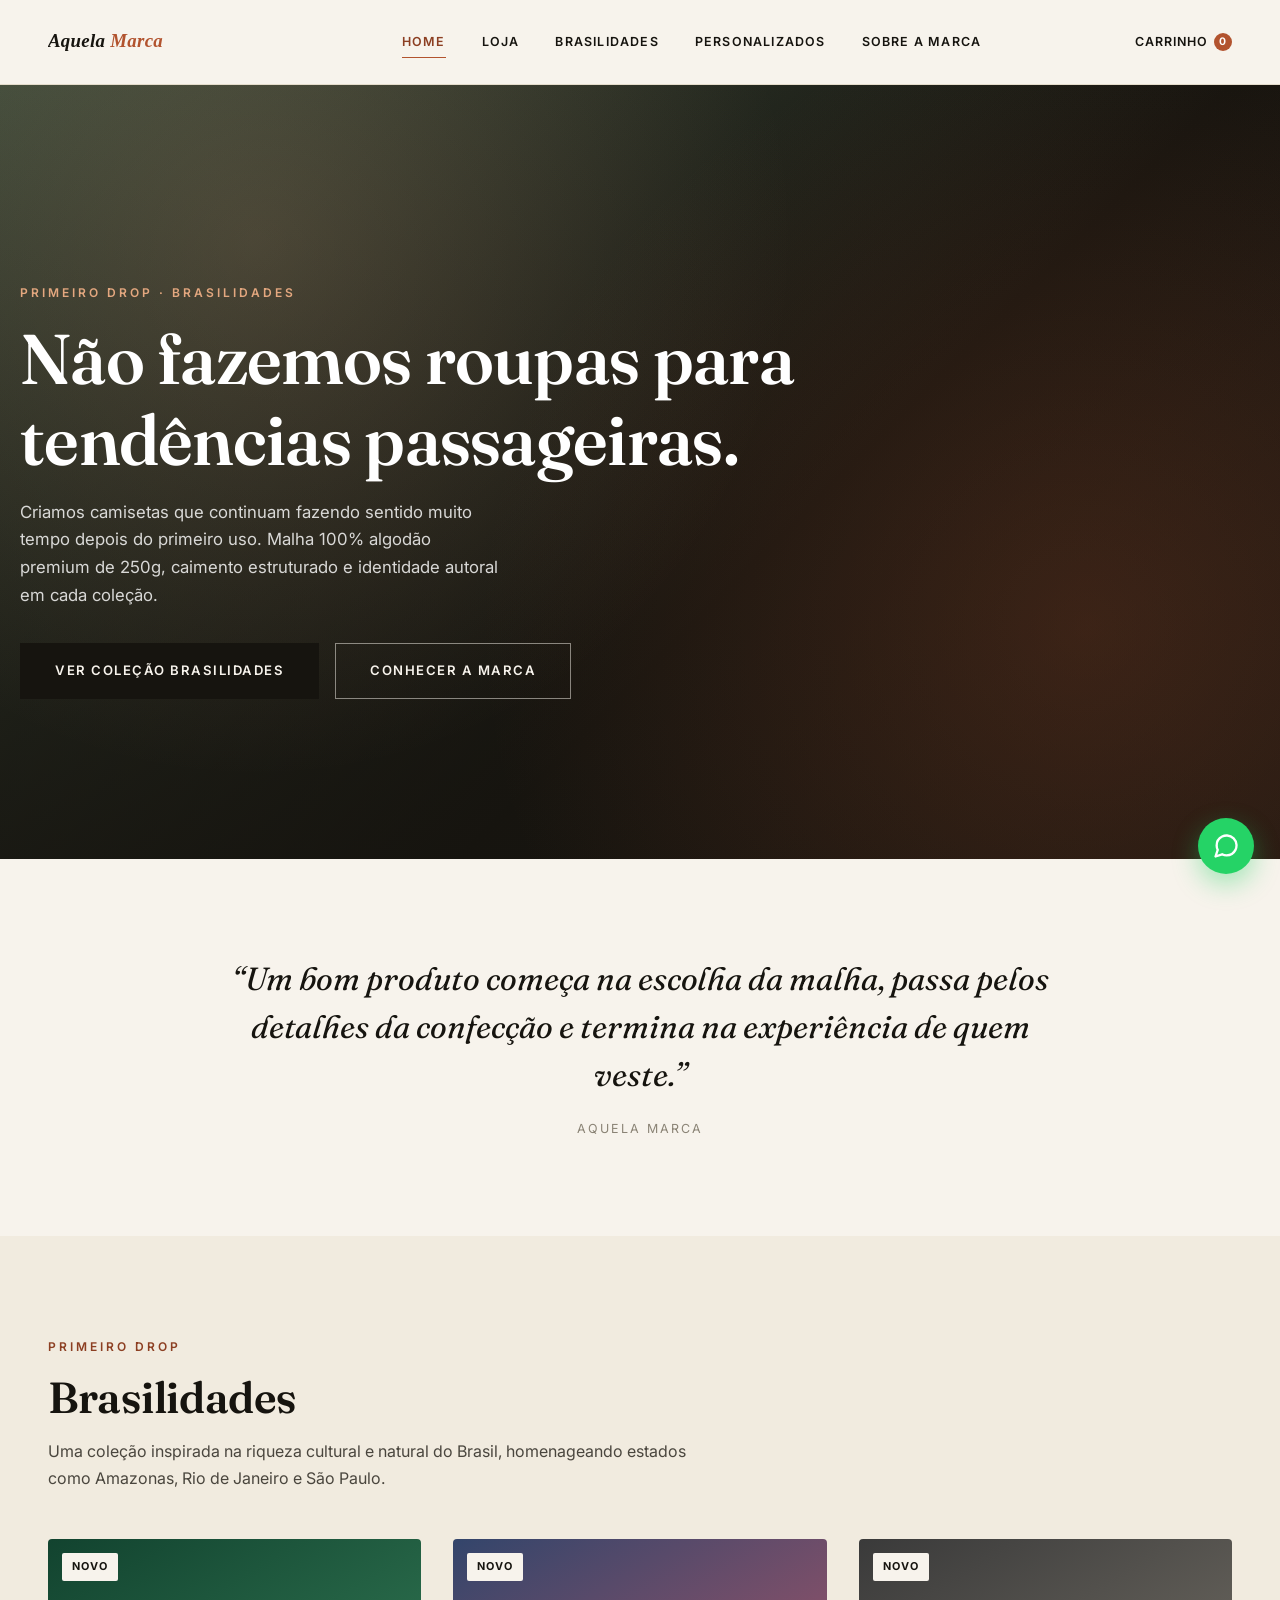
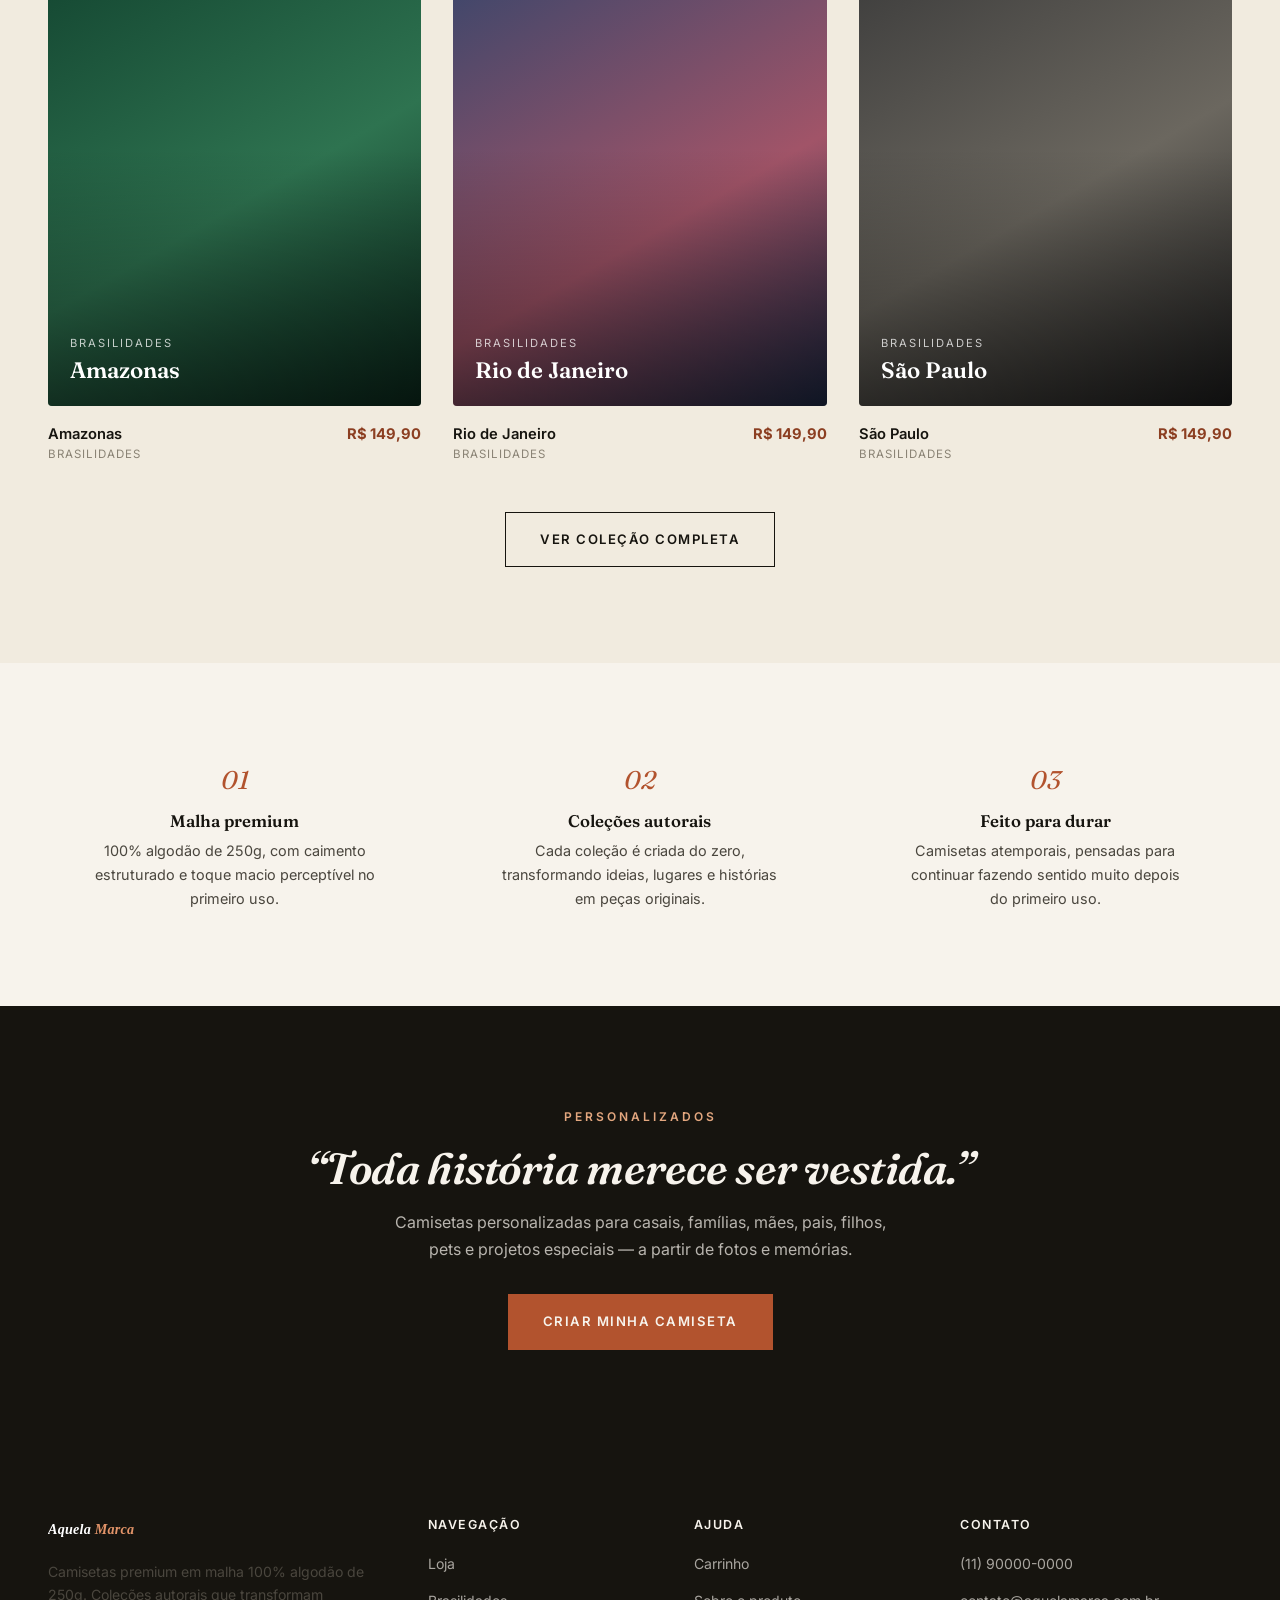
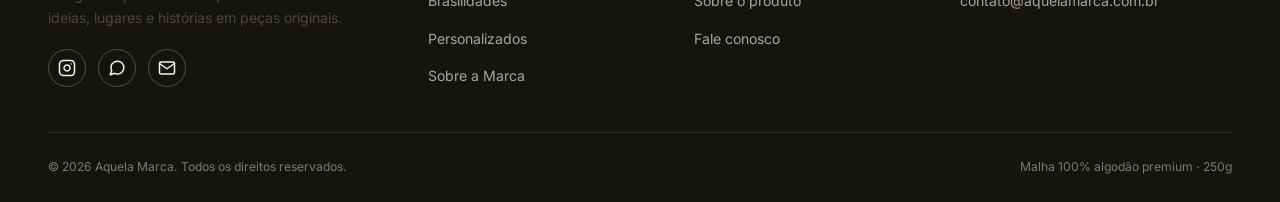
==== index.html @ 10124e70 "Cria site institucional/e-commerce da Aquela Marca Site estático (HTML/CSS/JS) para o lançamento da " ====
<!doctype html>
<html lang="pt-BR">
<head>
<meta charset="UTF-8">
<meta name="viewport" content="width=device-width, initial-scale=1.0">
<title>Aquela Marca | Camisetas Premium — Coleção Brasilidades</title>
<meta name="description" content="Camisetas premium em malha 100% algodão de 250g. Conheça a coleção Brasilidades e as camisetas personalizadas da Aquela Marca.">
<meta name="robots" content="index, follow">
<link rel="canonical" href="https://aquelamarca.com.br/">
<meta property="og:type" content="website">
<meta property="og:title" content="Aquela Marca | Camisetas Premium">
<meta property="og:description" content="Malha 100% algodão premium de 250g. Toda história merece ser vestida.">
<meta property="og:locale" content="pt_BR">
<link rel="icon" type="image/svg+xml" href="assets/logo-icon.svg">
<link rel="preconnect" href="https://fonts.googleapis.com">
<link rel="preconnect" href="https://fonts.gstatic.com" crossorigin>
<link href="https://fonts.googleapis.com/css2?family=Inter:wght@400;500;600;700&family=Fraunces:ital,wght@0,500;0,600;1,500;1,600&display=swap" rel="stylesheet">
<link rel="stylesheet" href="css/style.css">
<script type="application/ld+json">
{
  "@context": "https://schema.org",
  "@type": "ClothingStore",
  "name": "Aquela Marca",
  "image": "https://aquelamarca.com.br/assets/logo-wordmark.svg",
  "url": "https://aquelamarca.com.br/",
  "priceRange": "$$",
  "sameAs": []
}
</script>
</head>
<body>

<header class="site-header">
  <div class="container nav-wrap">
    <a href="index.html" class="logo"><img src="assets/logo-wordmark.svg" alt="Aquela Marca" width="150" height="24"></a>
    <nav class="nav-links" id="navLinks">
      <a href="index.html">Home</a>
      <a href="loja.html">Loja</a>
      <a href="colecao.html?c=brasilidades">Brasilidades</a>
      <a href="personalizados.html">Personalizados</a>
      <a href="sobre.html">Sobre a Marca</a>
    </nav>
    <div class="nav-right">
      <a href="carrinho.html" class="cart-btn">Carrinho <span class="cart-count">0</span></a>
      <button class="nav-toggle" id="navToggle" aria-label="Abrir menu"><span></span><span></span><span></span></button>
    </div>
  </div>
</header>

<main>
  <!-- HERO -->
  <section class="hero">
    <div class="container hero-inner">
      <div class="eyebrow">Primeiro Drop · Brasilidades</div>
      <h1>Não fazemos roupas para tendências passageiras.</h1>
      <p class="lead">Criamos camisetas que continuam fazendo sentido muito tempo depois do primeiro uso. Malha 100% algodão premium de 250g, caimento estruturado e identidade autoral em cada coleção.</p>
      <div class="hero-actions">
        <a href="colecao.html?c=brasilidades" class="btn btn-primary">Ver coleção Brasilidades</a>
        <a href="sobre.html" class="btn btn-outline">Conhecer a marca</a>
      </div>
    </div>
  </section>

  <!-- MANIFESTO -->
  <section>
    <div class="container">
      <div class="manifesto reveal">
        <p>“Um bom produto começa na escolha da malha, passa pelos detalhes da confecção e termina na experiência de quem veste.”</p>
        <cite>Aquela Marca</cite>
      </div>
    </div>
  </section>

  <!-- COLEÇÃO EM DESTAQUE -->
  <section class="bg-cream-2">
    <div class="container">
      <div class="section-head reveal">
        <div class="eyebrow">Primeiro Drop</div>
        <h2>Brasilidades</h2>
        <p class="mt-1">Uma coleção inspirada na riqueza cultural e natural do Brasil, homenageando estados como Amazonas, Rio de Janeiro e São Paulo.</p>
      </div>
      <div class="grid products-grid" id="featured-products"></div>
      <div class="text-center mt-3">
        <a href="colecao.html?c=brasilidades" class="btn btn-outline-ink">Ver coleção completa</a>
      </div>
    </div>
  </section>

  <!-- VALORES -->
  <section>
    <div class="container">
      <div class="grid value-strip reveal">
        <div class="value-item">
          <div class="num">01</div>
          <h4>Malha premium</h4>
          <p>100% algodão de 250g, com caimento estruturado e toque macio perceptível no primeiro uso.</p>
        </div>
        <div class="value-item">
          <div class="num">02</div>
          <h4>Coleções autorais</h4>
          <p>Cada coleção é criada do zero, transformando ideias, lugares e histórias em peças originais.</p>
        </div>
        <div class="value-item">
          <div class="num">03</div>
          <h4>Feito para durar</h4>
          <p>Camisetas atemporais, pensadas para continuar fazendo sentido muito depois do primeiro uso.</p>
        </div>
      </div>
    </div>
  </section>

  <!-- PERSONALIZADOS TEASER -->
  <section class="bg-ink">
    <div class="container text-center">
      <div class="eyebrow" style="color:var(--terracotta-light);justify-content:center;">Personalizados</div>
      <h2 style="font-style:italic;">“Toda história merece ser vestida.”</h2>
      <p class="mt-1" style="max-width:520px;margin:16px auto 0;">Camisetas personalizadas para casais, famílias, mães, pais, filhos, pets e projetos especiais — a partir de fotos e memórias.</p>
      <a href="personalizados.html" class="btn btn-terracotta mt-2">Criar minha camiseta</a>
    </div>
  </section>
</main>

<footer class="site-footer">
  <div class="container">
    <div class="footer-grid">
      <div class="footer-about">
        <img src="assets/logo-wordmark-white.svg" alt="Aquela Marca" width="150" height="24">
        <p>Camisetas premium em malha 100% algodão de 250g. Coleções autorais que transformam ideias, lugares e histórias em peças originais.</p>
        <div class="social-row">
          <a href="https://www.instagram.com/aquelamarca" target="_blank" rel="noopener" aria-label="Instagram"><svg width="18" height="18" viewBox="0 0 24 24" fill="none" stroke="currentColor" stroke-width="2" stroke-linecap="round" stroke-linejoin="round" style="color:#F7F3EC"><rect x="2" y="2" width="20" height="20" rx="5" ry="5"></rect><path d="M16 11.37A4 4 0 1 1 12.63 8 4 4 0 0 1 16 11.37z"></path><line x1="17.5" y1="6.5" x2="17.5" y2="6.5"></line></svg></a>
          <a href="https://wa.me/5511900000000" target="_blank" rel="noopener" aria-label="WhatsApp"><svg width="18" height="18" viewBox="0 0 24 24" fill="none" stroke="currentColor" stroke-width="2" stroke-linecap="round" stroke-linejoin="round" style="color:#F7F3EC"><path d="M21 11.5a8.38 8.38 0 0 1-.9 3.8 8.5 8.5 0 0 1-7.6 4.7 8.38 8.38 0 0 1-3.8-.9L3 21l1.9-5.7a8.38 8.38 0 0 1-.9-3.8 8.5 8.5 0 0 1 4.7-7.6 8.38 8.38 0 0 1 3.8-.9h.5a8.48 8.48 0 0 1 8 8v.5z"></path></svg></a>
          <a href="mailto:contato@aquelamarca.com.br" aria-label="E-mail"><svg width="18" height="18" viewBox="0 0 24 24" fill="none" stroke="currentColor" stroke-width="2" stroke-linecap="round" stroke-linejoin="round" style="color:#F7F3EC"><path d="M4 4h16c1.1 0 2 .9 2 2v12c0 1.1-.9 2-2 2H4c-1.1 0-2-.9-2-2V6c0-1.1.9-2 2-2z"></path><polyline points="22,6 12,13 2,6"></polyline></svg></a>
        </div>
      </div>
      <div>
        <h4>Navegação</h4>
        <ul>
          <li><a href="loja.html">Loja</a></li>
          <li><a href="colecao.html?c=brasilidades">Brasilidades</a></li>
          <li><a href="personalizados.html">Personalizados</a></li>
          <li><a href="sobre.html">Sobre a Marca</a></li>
        </ul>
      </div>
      <div>
        <h4>Ajuda</h4>
        <ul>
          <li><a href="carrinho.html">Carrinho</a></li>
          <li><a href="sobre.html">Sobre o produto</a></li>
          <li><a href="mailto:contato@aquelamarca.com.br">Fale conosco</a></li>
        </ul>
      </div>
      <div>
        <h4>Contato</h4>
        <ul>
          <li><a href="tel:+5511900000000">(11) 90000-0000</a></li>
          <li><a href="mailto:contato@aquelamarca.com.br">contato@aquelamarca.com.br</a></li>
        </ul>
      </div>
    </div>
    <div class="footer-bottom">
      <span>&copy; <span class="current-year"></span> Aquela Marca. Todos os direitos reservados.</span>
      <span>Malha 100% algodão premium · 250g</span>
    </div>
  </div>
</footer>

<a href="https://wa.me/5511900000000" class="wa-float" target="_blank" rel="noopener" aria-label="Fale conosco no WhatsApp">
  <svg viewBox="0 0 24 24" fill="none" stroke="#fff" stroke-width="2" stroke-linecap="round" stroke-linejoin="round"><path d="M21 11.5a8.38 8.38 0 0 1-.9 3.8 8.5 8.5 0 0 1-7.6 4.7 8.38 8.38 0 0 1-3.8-.9L3 21l1.9-5.7a8.38 8.38 0 0 1-.9-3.8 8.5 8.5 0 0 1 4.7-7.6 8.38 8.38 0 0 1 3.8-.9h.5a8.48 8.48 0 0 1 8 8v.5z"></path></svg>
</a>

<script src="js/products.js"></script>
<script src="js/cart.js"></script>
<script src="js/main.js"></script>
<script>
  document.getElementById('featured-products').innerHTML = PRODUCTS.map(function (p) {
    return '<a href="produto.html?slug=' + p.slug + '" class="product-card reveal">' +
      '<div class="product-photo ph-' + p.theme + '">' +
        (p.tag ? '<span class="tag">' + p.tag + '</span>' : '') +
        '<div class="label"><span>' + p.collection + '</span><h3>' + p.name + '</h3></div>' +
      '</div>' +
      '<div class="product-info"><div><h4>' + p.name + '</h4><div class="collection-tag">' + p.collection + '</div></div><span class="price">' + formatPrice(p.price) + '</span></div>' +
    '</a>';
  }).join('');
</script>
</body>
</html>
---- css/style.css ----
/* =========================================================
   Aquela Marca — Design System
   Premium, minimalista, editorial, brasileiro.
   ========================================================= */
:root{
  --cream: #F7F3EC;
  --cream-2: #F1EBDF;
  --ink: #16140F;
  --ink-soft: #4A463E;
  --ink-faint: #8A8375;
  --terracotta: #B2532E;
  --terracotta-dark: #8C3F22;
  --terracotta-light: #E3A77F;
  --line: #E4DCCB;
  --white: #FFFFFF;
  --danger: #A33A3A;
  --success: #256B34;
  --shadow: 0 10px 30px rgba(22,20,15,.08);
  --shadow-lg: 0 24px 60px rgba(22,20,15,.16);
  --radius: 4px;
  --container: 1240px;
  --ff-display: 'Fraunces', Georgia, 'Times New Roman', serif;
  --ff-body: 'Inter', 'Segoe UI', Arial, sans-serif;
}

*,*::before,*::after{box-sizing:border-box;margin:0;padding:0;}
html{scroll-behavior:smooth;}
body{
  font-family:var(--ff-body);
  color:var(--ink);
  background:var(--cream);
  line-height:1.65;
  -webkit-font-smoothing:antialiased;
  overflow-x:hidden;
}
img{max-width:100%;display:block;}
a{color:inherit;text-decoration:none;}
ul{list-style:none;}
button{font:inherit;cursor:pointer;border:none;background:none;}
input,select,textarea{font:inherit;}
h1,h2,h3,h4{font-family:var(--ff-display);color:var(--ink);line-height:1.15;font-weight:600;}
h1{font-size:clamp(2.4rem,5.5vw,4.6rem);letter-spacing:-.01em;}
h2{font-size:clamp(1.8rem,3.4vw,2.8rem);letter-spacing:-.01em;}
h3{font-size:1.3rem;}
p{color:var(--ink-soft);}
.container{width:100%;max-width:var(--container);margin:0 auto;padding:0 28px;}
section{padding:96px 0;}
@media(max-width:768px){section{padding:60px 0;}.container{padding:0 20px;}}

/* ---------- Utility ---------- */
.eyebrow{
  display:inline-flex;align-items:center;gap:10px;
  color:var(--terracotta-dark);font-weight:600;font-size:.75rem;
  letter-spacing:3px;text-transform:uppercase;margin-bottom:16px;
}
.section-head{max-width:640px;margin-bottom:48px;}
.section-head.center{margin-left:auto;margin-right:auto;text-align:center;}
.text-center{text-align:center;}
.mt-1{margin-top:16px;}.mt-2{margin-top:32px;}.mt-3{margin-top:48px;}
.bg-ink{background:var(--ink);color:var(--cream);}
.bg-ink h2,.bg-ink h3,.bg-ink h1{color:var(--cream);}
.bg-ink p{color:rgba(247,243,236,.72);}
.bg-cream-2{background:var(--cream-2);}
.grid{display:grid;gap:32px;}
.reveal{opacity:0;transform:translateY(24px);transition:opacity .7s ease,transform .7s ease;}
.reveal.in{opacity:1;transform:translateY(0);}

/* ---------- Buttons ---------- */
.btn{
  display:inline-flex;align-items:center;justify-content:center;gap:10px;
  padding:16px 34px;font-weight:600;font-size:.82rem;letter-spacing:1.5px;text-transform:uppercase;
  transition:all .25s ease;white-space:nowrap;border:1.5px solid transparent;
}
.btn-primary{background:var(--ink);color:var(--cream);}
.btn-primary:hover{background:var(--terracotta-dark);}
.btn-outline-ink{border-color:var(--ink);color:var(--ink);}
.btn-outline-ink:hover{background:var(--ink);color:var(--cream);}
.btn-outline{border-color:rgba(247,243,236,.5);color:var(--cream);}
.btn-outline:hover{background:rgba(247,243,236,.12);}
.btn-terracotta{background:var(--terracotta);color:var(--cream);}
.btn-terracotta:hover{background:var(--terracotta-dark);}
.btn-block{width:100%;}
.btn-sm{padding:11px 22px;font-size:.72rem;}
.btn[disabled]{opacity:.45;cursor:not-allowed;}
.link-underline{border-bottom:1px solid currentColor;padding-bottom:2px;font-size:.85rem;font-weight:600;}

/* ---------- Header ---------- */
.site-header{
  position:sticky;top:0;z-index:1000;background:rgba(247,243,236,.94);
  backdrop-filter:blur(10px);border-bottom:1px solid var(--line);
}
.nav-wrap{display:flex;align-items:center;justify-content:space-between;height:84px;gap:20px;}
.logo img{height:30px;width:auto;}
.nav-links{display:flex;align-items:center;gap:36px;}
.nav-links a{font-weight:600;font-size:.78rem;letter-spacing:1.2px;text-transform:uppercase;color:var(--ink);position:relative;padding:6px 0;}
.nav-links a::after{content:"";position:absolute;left:0;bottom:0;width:0;height:1px;background:var(--terracotta);transition:width .25s ease;}
.nav-links a:hover::after,.nav-links a.active::after{width:100%;}
.nav-links a.active{color:var(--terracotta-dark);}
.nav-right{display:flex;align-items:center;gap:20px;}
.cart-btn{position:relative;display:flex;align-items:center;gap:6px;font-weight:600;font-size:.78rem;letter-spacing:1px;text-transform:uppercase;}
.cart-count{
  background:var(--terracotta);color:#fff;width:18px;height:18px;border-radius:50%;
  font-size:.65rem;display:flex;align-items:center;justify-content:center;font-weight:700;
}
.nav-toggle{display:none;flex-direction:column;gap:5px;width:26px;}
.nav-toggle span{height:1.5px;background:var(--ink);border-radius:2px;transition:.3s;}

@media(max-width:960px){
  .nav-links{
    position:fixed;top:84px;left:0;right:0;height:calc(100vh - 84px);background:var(--cream);
    flex-direction:column;justify-content:flex-start;align-items:flex-start;
    padding:36px 24px;gap:26px;transform:translateX(100%);transition:transform .3s ease;
    overflow-y:auto;
  }
  .nav-links.open{transform:translateX(0);}
  .nav-toggle{display:flex;}
  .nav-links a{font-size:1rem;}
}

/* ---------- Hero (editorial, full-bleed) ---------- */
.hero{
  position:relative;min-height:86vh;display:flex;align-items:flex-end;color:#fff;
  background:linear-gradient(180deg,rgba(22,20,15,.05) 0%,rgba(22,20,15,.75) 100%),
             linear-gradient(135deg,#3B4A3A 0%,#16140F 60%,#2A1C14 100%);
  overflow:hidden;
}
.hero::before{
  content:"";position:absolute;inset:0;
  background-image: radial-gradient(circle at 20% 20%, rgba(226,167,127,.18), transparent 45%),
                     radial-gradient(circle at 85% 70%, rgba(178,83,46,.22), transparent 50%);
}
.hero-inner{position:relative;padding:64px 0;width:100%;}
.hero .eyebrow{color:var(--terracotta-light);}
.hero h1{color:#fff;max-width:780px;}
.hero p.lead{color:rgba(255,255,255,.82);max-width:480px;font-size:1.05rem;margin-top:18px;}
.hero-actions{display:flex;gap:16px;flex-wrap:wrap;margin-top:34px;}
@media(max-width:768px){.hero{min-height:76vh;}}

/* Smaller page hero for inner pages */
.page-hero{
  padding:64px 0 40px;border-bottom:1px solid var(--line);
}
.breadcrumb{display:flex;gap:8px;font-size:.78rem;color:var(--ink-faint);margin-bottom:16px;text-transform:uppercase;letter-spacing:1px;}
.breadcrumb a{color:var(--terracotta-dark);}
.page-hero p{max-width:600px;}

/* Collection banner (full-bleed, colored) */
.collection-banner{
  position:relative;min-height:60vh;display:flex;align-items:center;color:#fff;overflow:hidden;
}
.collection-banner::before{content:"";position:absolute;inset:0;background:linear-gradient(0deg,rgba(0,0,0,.45),rgba(0,0,0,.1));}
.collection-banner .inner{position:relative;max-width:640px;}
.collection-banner h1{color:#fff;}
.cb-amazonas{background:linear-gradient(135deg,#0F3D2E,#1F5C3F 45%,#0A2A20);}
.cb-rio{background:linear-gradient(135deg,#2B3A5C,#7A3B4E 55%,#1B2740);}
.cb-sp{background:linear-gradient(135deg,#2E2E2E,#54514C 55%,#1A1A1A);}

/* ---------- Manifesto (big italic quote) ---------- */
.manifesto{text-align:center;max-width:820px;margin:0 auto;}
.manifesto p{font-family:var(--ff-display);font-style:italic;font-size:clamp(1.4rem,2.6vw,2rem);color:var(--ink);line-height:1.5;}
.manifesto cite{display:block;margin-top:20px;font-style:normal;font-size:.78rem;letter-spacing:2px;text-transform:uppercase;color:var(--ink-faint);}

/* ---------- Product grid / cards ---------- */
.products-grid{grid-template-columns:repeat(3,1fr);}
@media(max-width:900px){.products-grid{grid-template-columns:repeat(2,1fr);gap:20px;}}
@media(max-width:560px){.products-grid{grid-template-columns:1fr;}}

.product-card{display:block;}
.product-photo{
  position:relative;aspect-ratio:4/5;border-radius:var(--radius);overflow:hidden;
  display:flex;align-items:flex-end;padding:0;isolation:isolate;margin-bottom:16px;
  transition:transform .35s ease, box-shadow .35s ease;
}
.product-card:hover .product-photo{transform:translateY(-4px);box-shadow:var(--shadow-lg);}
.product-photo .tag{
  position:absolute;top:14px;left:14px;background:var(--cream);color:var(--ink);
  font-size:.68rem;font-weight:700;letter-spacing:1px;text-transform:uppercase;padding:5px 10px;border-radius:2px;z-index:2;
}
.product-photo .label{position:relative;z-index:1;padding:22px;color:#fff;}
.product-photo .label span{font-size:.7rem;letter-spacing:2px;text-transform:uppercase;color:rgba(255,255,255,.75);}
.product-photo .label h3{color:#fff;font-size:1.4rem;margin-top:4px;}
.product-photo::after{content:"";position:absolute;inset:0;background:linear-gradient(0deg,rgba(0,0,0,.5),transparent 55%);z-index:0;}
.ph-amazonas{background:linear-gradient(150deg,#12432F,#2E7350 55%,#0B2A1D);}
.ph-rio{background:linear-gradient(150deg,#33456B,#A15468 60%,#1E2A47);}
.ph-sp{background:linear-gradient(150deg,#3A3A3A,#6B675F 55%,#1E1E1E);}

.product-info{display:flex;justify-content:space-between;align-items:baseline;gap:10px;}
.product-info h4{font-family:var(--ff-body);font-weight:600;font-size:.92rem;}
.product-info .price{font-weight:700;font-size:.92rem;color:var(--terracotta-dark);}
.product-info .collection-tag{font-size:.72rem;color:var(--ink-faint);text-transform:uppercase;letter-spacing:1px;margin-top:2px;}

.filter-bar{display:flex;gap:10px;flex-wrap:wrap;margin-bottom:40px;}
.filter-btn{
  padding:10px 20px;border-radius:50px;border:1.5px solid var(--line);font-weight:600;font-size:.75rem;
  letter-spacing:1px;text-transform:uppercase;color:var(--ink);transition:.2s;
}
.filter-btn.active,.filter-btn:hover{background:var(--ink);border-color:var(--ink);color:var(--cream);}

/* ---------- Value props strip ---------- */
.value-strip{grid-template-columns:repeat(3,1fr);text-align:center;}
@media(max-width:768px){.value-strip{grid-template-columns:1fr;gap:40px;}}
.value-item .num{font-family:var(--ff-display);font-style:italic;color:var(--terracotta);font-size:1.6rem;margin-bottom:10px;}
.value-item h4{font-size:1.05rem;margin-bottom:8px;}
.value-item p{font-size:.9rem;max-width:280px;margin:0 auto;}

/* ---------- Product detail page ---------- */
.product-detail{display:grid;grid-template-columns:1.1fr 1fr;gap:64px;align-items:flex-start;}
@media(max-width:900px){.product-detail{grid-template-columns:1fr;gap:32px;}}
.pd-gallery-main{aspect-ratio:4/5;border-radius:var(--radius);overflow:hidden;position:relative;margin-bottom:14px;}
.pd-thumbs{display:flex;gap:10px;}
.pd-thumbs .thumb{width:70px;aspect-ratio:4/5;border-radius:3px;cursor:pointer;border:1.5px solid transparent;overflow:hidden;}
.pd-thumbs .thumb.active{border-color:var(--ink);}
.pd-info .collection-tag{font-size:.75rem;letter-spacing:2px;text-transform:uppercase;color:var(--terracotta-dark);font-weight:700;margin-bottom:10px;display:block;}
.pd-info h1{font-size:2.1rem;margin-bottom:10px;}
.pd-price{font-size:1.4rem;font-weight:700;color:var(--ink);margin-bottom:22px;}
.pd-desc{margin-bottom:28px;}
.size-row{display:flex;gap:10px;margin-bottom:10px;flex-wrap:wrap;}
.size-btn{
  width:48px;height:48px;border:1.5px solid var(--line);border-radius:50%;display:flex;align-items:center;justify-content:center;
  font-weight:600;font-size:.85rem;transition:.2s;
}
.size-btn.active,.size-btn:hover{border-color:var(--ink);background:var(--ink);color:var(--cream);}
.qty-row{display:flex;align-items:center;gap:16px;margin:24px 0;}
.qty-control{display:flex;align-items:center;border:1.5px solid var(--line);border-radius:50px;}
.qty-control button{width:40px;height:40px;font-size:1.1rem;}
.qty-control span{width:36px;text-align:center;font-weight:600;}
.pd-meta{margin-top:36px;padding-top:24px;border-top:1px solid var(--line);}
.pd-meta dl{display:grid;grid-template-columns:auto 1fr;gap:8px 20px;font-size:.85rem;}
.pd-meta dt{color:var(--ink-faint);}
.add-feedback{display:none;background:#EAF6ED;border:1px solid #B7E0C0;color:var(--success);padding:12px 16px;font-size:.85rem;margin-top:14px;border-radius:3px;}
.add-feedback.show{display:block;}

/* ---------- Cart ---------- */
.cart-table{width:100%;border-collapse:collapse;}
.cart-table th{text-align:left;font-size:.72rem;letter-spacing:1.5px;text-transform:uppercase;color:var(--ink-faint);padding-bottom:14px;border-bottom:1px solid var(--line);}
.cart-table td{padding:20px 0;border-bottom:1px solid var(--line);vertical-align:middle;}
.cart-item-info{display:flex;gap:16px;align-items:center;}
.cart-thumb{width:70px;aspect-ratio:4/5;border-radius:3px;flex-shrink:0;}
.cart-item-info h4{font-size:.92rem;margin-bottom:4px;}
.cart-item-info .meta{font-size:.78rem;color:var(--ink-faint);}
.remove-btn{font-size:.75rem;color:var(--danger);text-decoration:underline;margin-top:6px;}
.cart-summary{background:var(--cream-2);padding:32px;border-radius:var(--radius);}
.summary-row{display:flex;justify-content:space-between;font-size:.9rem;padding:10px 0;}
.summary-row.total{font-weight:700;font-size:1.1rem;border-top:1px solid var(--line);margin-top:10px;padding-top:16px;}
.empty-cart{text-align:center;padding:80px 20px;}

/* ---------- Forms ---------- */
.field{margin-bottom:20px;}
.field label{display:block;font-size:.78rem;font-weight:600;letter-spacing:.5px;text-transform:uppercase;color:var(--ink);margin-bottom:8px;}
.field input,.field select,.field textarea{
  width:100%;padding:14px 16px;border:1.5px solid var(--line);border-radius:3px;
  font:inherit;color:var(--ink);background:#fff;transition:border-color .2s;
}
.field input:focus,.field select:focus,.field textarea:focus{outline:none;border-color:var(--ink);}
.field textarea{resize:vertical;min-height:110px;}
.form-row{display:grid;grid-template-columns:1fr 1fr;gap:18px;}
@media(max-width:560px){.form-row{grid-template-columns:1fr;}}
.form-note{font-size:.78rem;color:var(--ink-faint);margin-top:10px;}
.form-success{display:none;background:#EAF6ED;border:1px solid #B7E0C0;color:var(--success);padding:16px 18px;border-radius:3px;font-size:.9rem;margin-bottom:18px;}
.form-success.show{display:block;}

/* ---------- Personalizados: step selector ---------- */
.steps{counter-reset:step;display:grid;gap:16px;margin-bottom:8px;}
.step{border:1px solid var(--line);border-radius:var(--radius);padding:28px;background:#fff;}
.step-head{display:flex;align-items:center;gap:14px;margin-bottom:18px;}
.step-num{
  width:32px;height:32px;border-radius:50%;background:var(--ink);color:var(--cream);
  display:flex;align-items:center;justify-content:center;font-family:var(--ff-display);font-style:italic;font-size:.95rem;flex-shrink:0;
}
.choice-grid{display:grid;grid-template-columns:repeat(auto-fill,minmax(140px,1fr));gap:12px;}
.choice-card{
  border:1.5px solid var(--line);border-radius:3px;padding:16px;text-align:center;cursor:pointer;transition:.2s;
  font-size:.85rem;font-weight:600;
}
.choice-card:hover,.choice-card.selected{border-color:var(--ink);background:var(--ink);color:var(--cream);}
.soon-badge{
  display:inline-block;background:var(--terracotta-light);color:var(--terracotta-dark);font-size:.65rem;font-weight:700;
  letter-spacing:1px;text-transform:uppercase;padding:4px 10px;border-radius:50px;margin-left:10px;
}

/* ---------- Footer ---------- */
.site-footer{background:var(--ink);color:rgba(247,243,236,.65);padding:72px 0 0;}
.footer-grid{display:grid;grid-template-columns:1.5fr 1fr 1fr 1.2fr;gap:40px;padding-bottom:44px;border-bottom:1px solid rgba(247,243,236,.12);}
@media(max-width:900px){.footer-grid{grid-template-columns:1fr 1fr;}}
@media(max-width:560px){.footer-grid{grid-template-columns:1fr;}}
.footer-grid h4{color:var(--cream);font-family:var(--ff-body);font-size:.78rem;letter-spacing:1.5px;text-transform:uppercase;margin-bottom:18px;}
.footer-grid ul{display:grid;gap:11px;}
.footer-grid ul a{font-size:.88rem;color:rgba(247,243,236,.65);transition:.2s;}
.footer-grid ul a:hover{color:var(--terracotta-light);}
.footer-about p{font-size:.88rem;margin:18px 0 20px;max-width:320px;}
.social-row{display:flex;gap:12px;}
.social-row a{
  width:38px;height:38px;border-radius:50%;border:1px solid rgba(247,243,236,.25);
  display:flex;align-items:center;justify-content:center;transition:.2s;
}
.social-row a:hover{background:var(--terracotta);border-color:var(--terracotta);}
.footer-bottom{display:flex;justify-content:space-between;align-items:center;gap:16px;padding:24px 0;font-size:.76rem;flex-wrap:wrap;color:rgba(247,243,236,.45);}

/* ---------- WhatsApp float ---------- */
.wa-float{
  position:fixed;bottom:26px;right:26px;z-index:999;
  width:56px;height:56px;border-radius:50%;background:#25D366;
  display:flex;align-items:center;justify-content:center;box-shadow:0 10px 26px rgba(37,211,102,.4);
  transition:transform .25s ease;
}
.wa-float:hover{transform:scale(1.08);}
.wa-float svg{width:28px;height:28px;}

/* ---------- 404 / error ---------- */
.error-page{min-height:60vh;display:flex;align-items:center;justify-content:center;text-align:center;flex-direction:column;padding:80px 24px;}
.error-page .code{font-family:var(--ff-display);font-style:italic;font-size:5.5rem;color:var(--terracotta-light);line-height:1;}
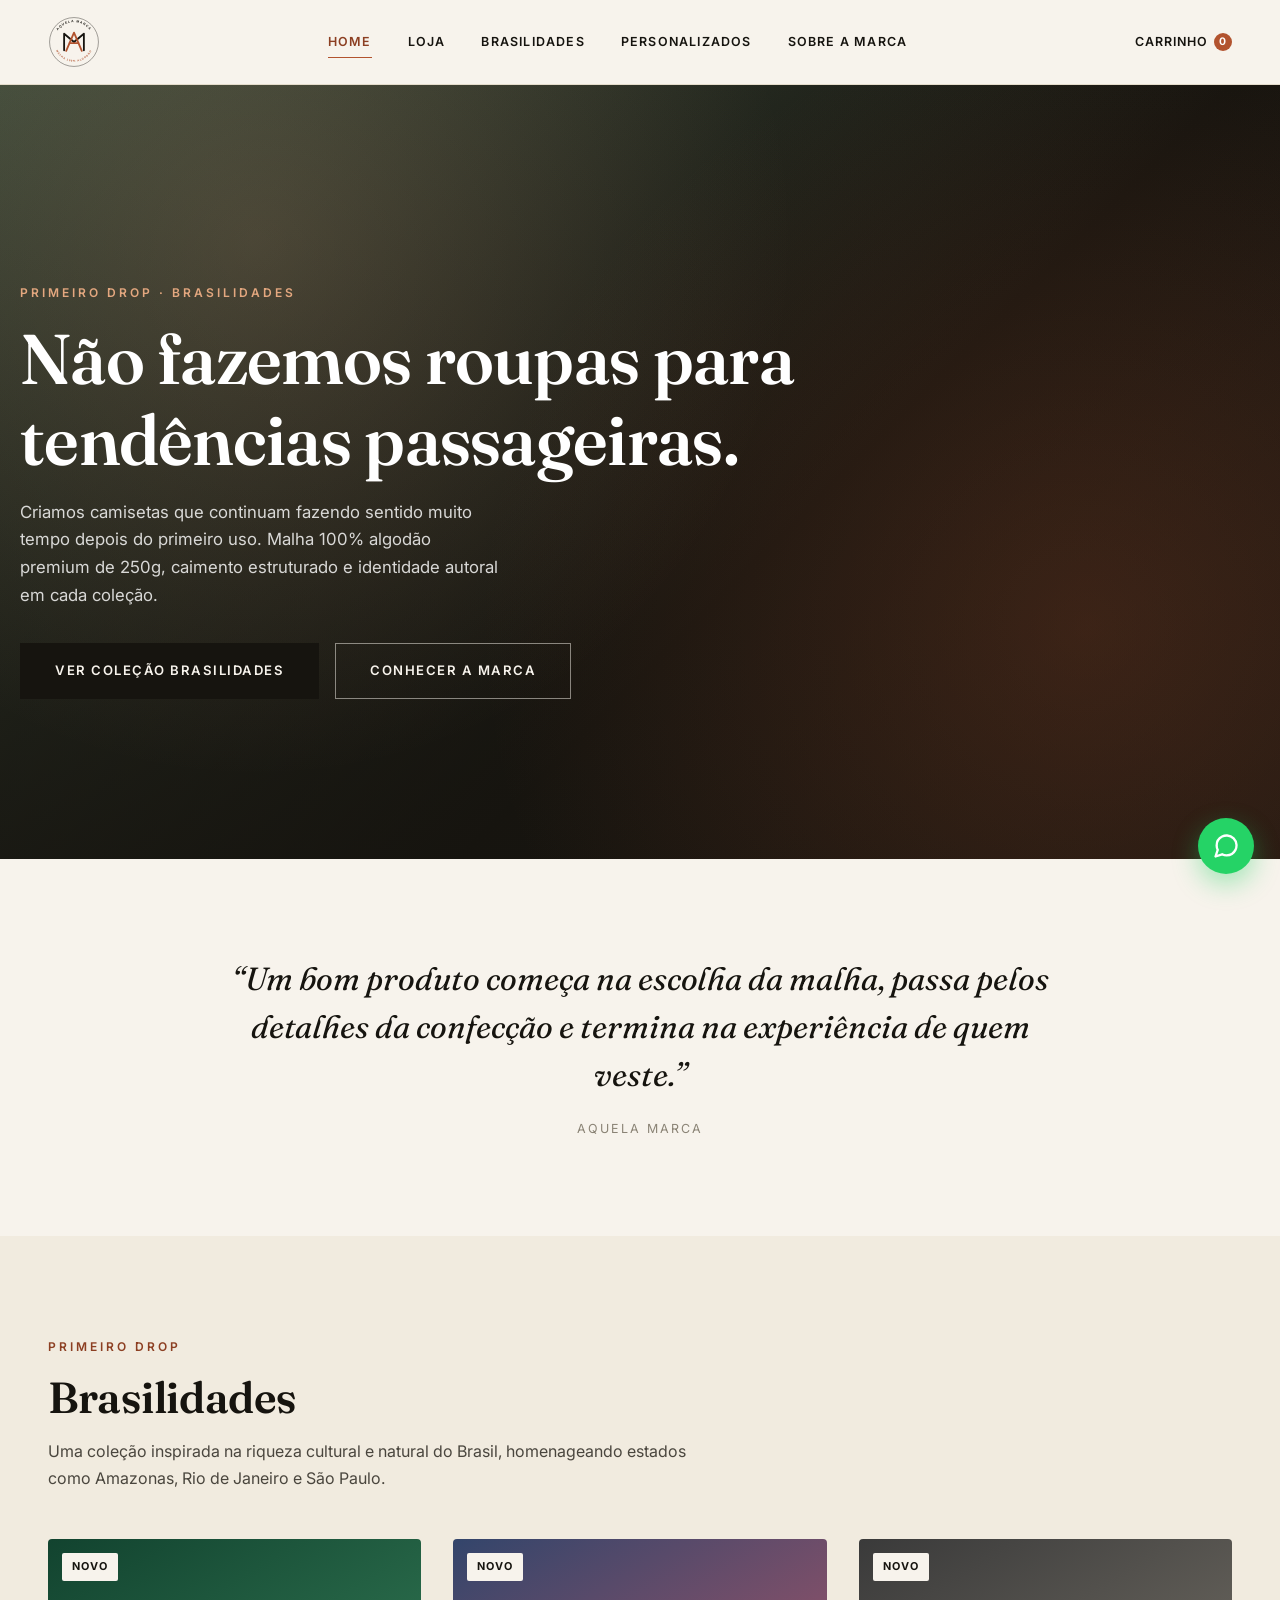
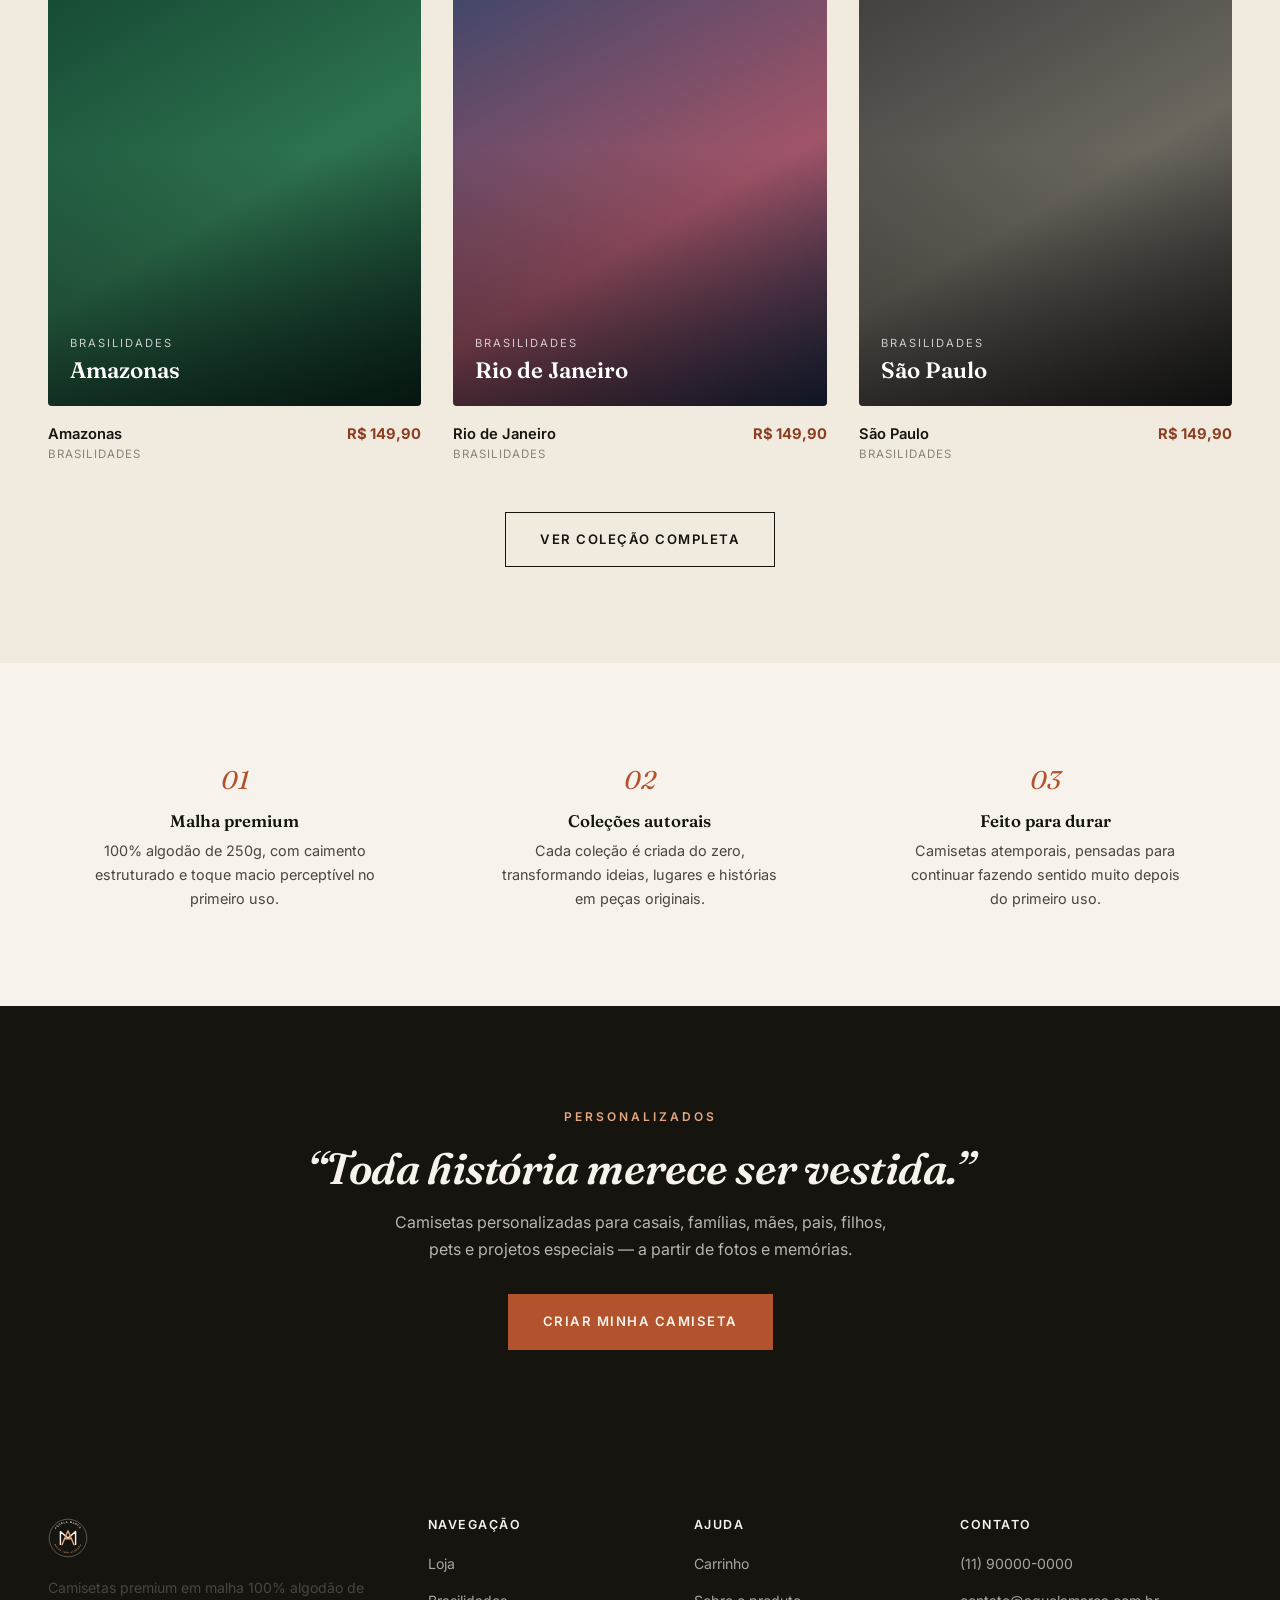
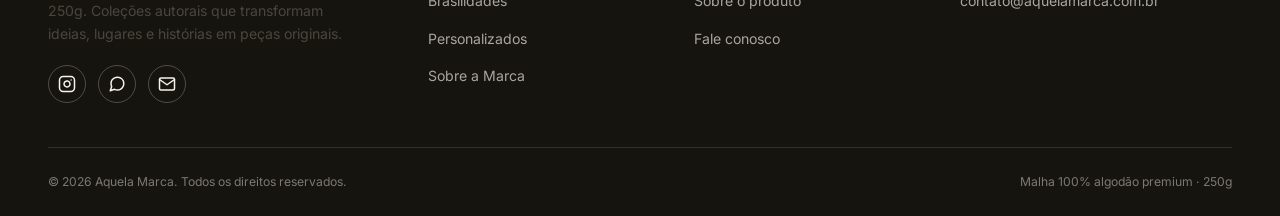
==== commit ed3732c2: "Substitui a logo por um selo circular com monograma AM Nova identidade baseada na referência enviada" ====
--- a/index.html
+++ b/index.html
@@ -21,7 +21,7 @@
   "@context": "https://schema.org",
   "@type": "ClothingStore",
   "name": "Aquela Marca",
-  "image": "https://aquelamarca.com.br/assets/logo-wordmark.svg",
+  "image": "https://aquelamarca.com.br/assets/logo-badge.svg",
   "url": "https://aquelamarca.com.br/",
   "priceRange": "$$",
   "sameAs": []
@@ -32,7 +32,7 @@
 
 <header class="site-header">
   <div class="container nav-wrap">
-    <a href="index.html" class="logo"><img src="assets/logo-wordmark.svg" alt="Aquela Marca" width="150" height="24"></a>
+    <a href="index.html" class="logo"><img src="assets/logo-badge.svg" alt="Aquela Marca" width="44" height="44"></a>
     <nav class="nav-links" id="navLinks">
       <a href="index.html">Home</a>
       <a href="loja.html">Loja</a>
@@ -124,7 +124,7 @@
   <div class="container">
     <div class="footer-grid">
       <div class="footer-about">
-        <img src="assets/logo-wordmark-white.svg" alt="Aquela Marca" width="150" height="24">
+        <img src="assets/logo-badge-white.svg" alt="Aquela Marca" width="40" height="40">
         <p>Camisetas premium em malha 100% algodão de 250g. Coleções autorais que transformam ideias, lugares e histórias em peças originais.</p>
         <div class="social-row">
           <a href="https://www.instagram.com/aquelamarca" target="_blank" rel="noopener" aria-label="Instagram"><svg width="18" height="18" viewBox="0 0 24 24" fill="none" stroke="currentColor" stroke-width="2" stroke-linecap="round" stroke-linejoin="round" style="color:#F7F3EC"><rect x="2" y="2" width="20" height="20" rx="5" ry="5"></rect><path d="M16 11.37A4 4 0 1 1 12.63 8 4 4 0 0 1 16 11.37z"></path><line x1="17.5" y1="6.5" x2="17.5" y2="6.5"></line></svg></a>
@@ -172,15 +172,24 @@
 <script src="js/cart.js"></script>
 <script src="js/main.js"></script>
 <script>
-  document.getElementById('featured-products').innerHTML = PRODUCTS.map(function (p) {
-    return '<a href="produto.html?slug=' + p.slug + '" class="product-card reveal">' +
-      '<div class="product-photo ph-' + p.theme + '">' +
-        (p.tag ? '<span class="tag">' + p.tag + '</span>' : '') +
-        '<div class="label"><span>' + p.collection + '</span><h3>' + p.name + '</h3></div>' +
-      '</div>' +
-      '<div class="product-info"><div><h4>' + p.name + '</h4><div class="collection-tag">' + p.collection + '</div></div><span class="price">' + formatPrice(p.price) + '</span></div>' +
-    '</a>';
-  }).join('');
+  function renderFeatured(products) {
+    document.getElementById('featured-products').innerHTML = products.slice(0, 3).map(function (p) {
+      return '<a href="produto.html?slug=' + p.slug + '" class="product-card reveal in">' +
+        '<div class="product-photo ph-' + p.theme + '">' +
+          (p.tag ? '<span class="tag">' + p.tag + '</span>' : '') +
+          '<div class="label"><span>' + p.collection + '</span><h3>' + p.name + '</h3></div>' +
+        '</div>' +
+        '<div class="product-info"><div><h4>' + p.name + '</h4><div class="collection-tag">' + p.collection + '</div></div><span class="price">' + formatPrice(p.price) + '</span></div>' +
+      '</a>';
+    }).join('');
+  }
+  renderFeatured(PRODUCTS);
+</script>
+<script type="module">
+  import { fetchProducts } from './js/products-api.js';
+  fetchProducts().then(function (products) {
+    if (products && products.length) renderFeatured(products);
+  }).catch(function () {});
 </script>
 </body>
 </html>
--- a/css/style.css
+++ b/css/style.css
@@ -90,7 +90,7 @@
   backdrop-filter:blur(10px);border-bottom:1px solid var(--line);
 }
 .nav-wrap{display:flex;align-items:center;justify-content:space-between;height:84px;gap:20px;}
-.logo img{height:30px;width:auto;}
+.logo img{height:52px;width:auto;}
 .nav-links{display:flex;align-items:center;gap:36px;}
 .nav-links a{font-weight:600;font-size:.78rem;letter-spacing:1.2px;text-transform:uppercase;color:var(--ink);position:relative;padding:6px 0;}
 .nav-links a::after{content:"";position:absolute;left:0;bottom:0;width:0;height:1px;background:var(--terracotta);transition:width .25s ease;}
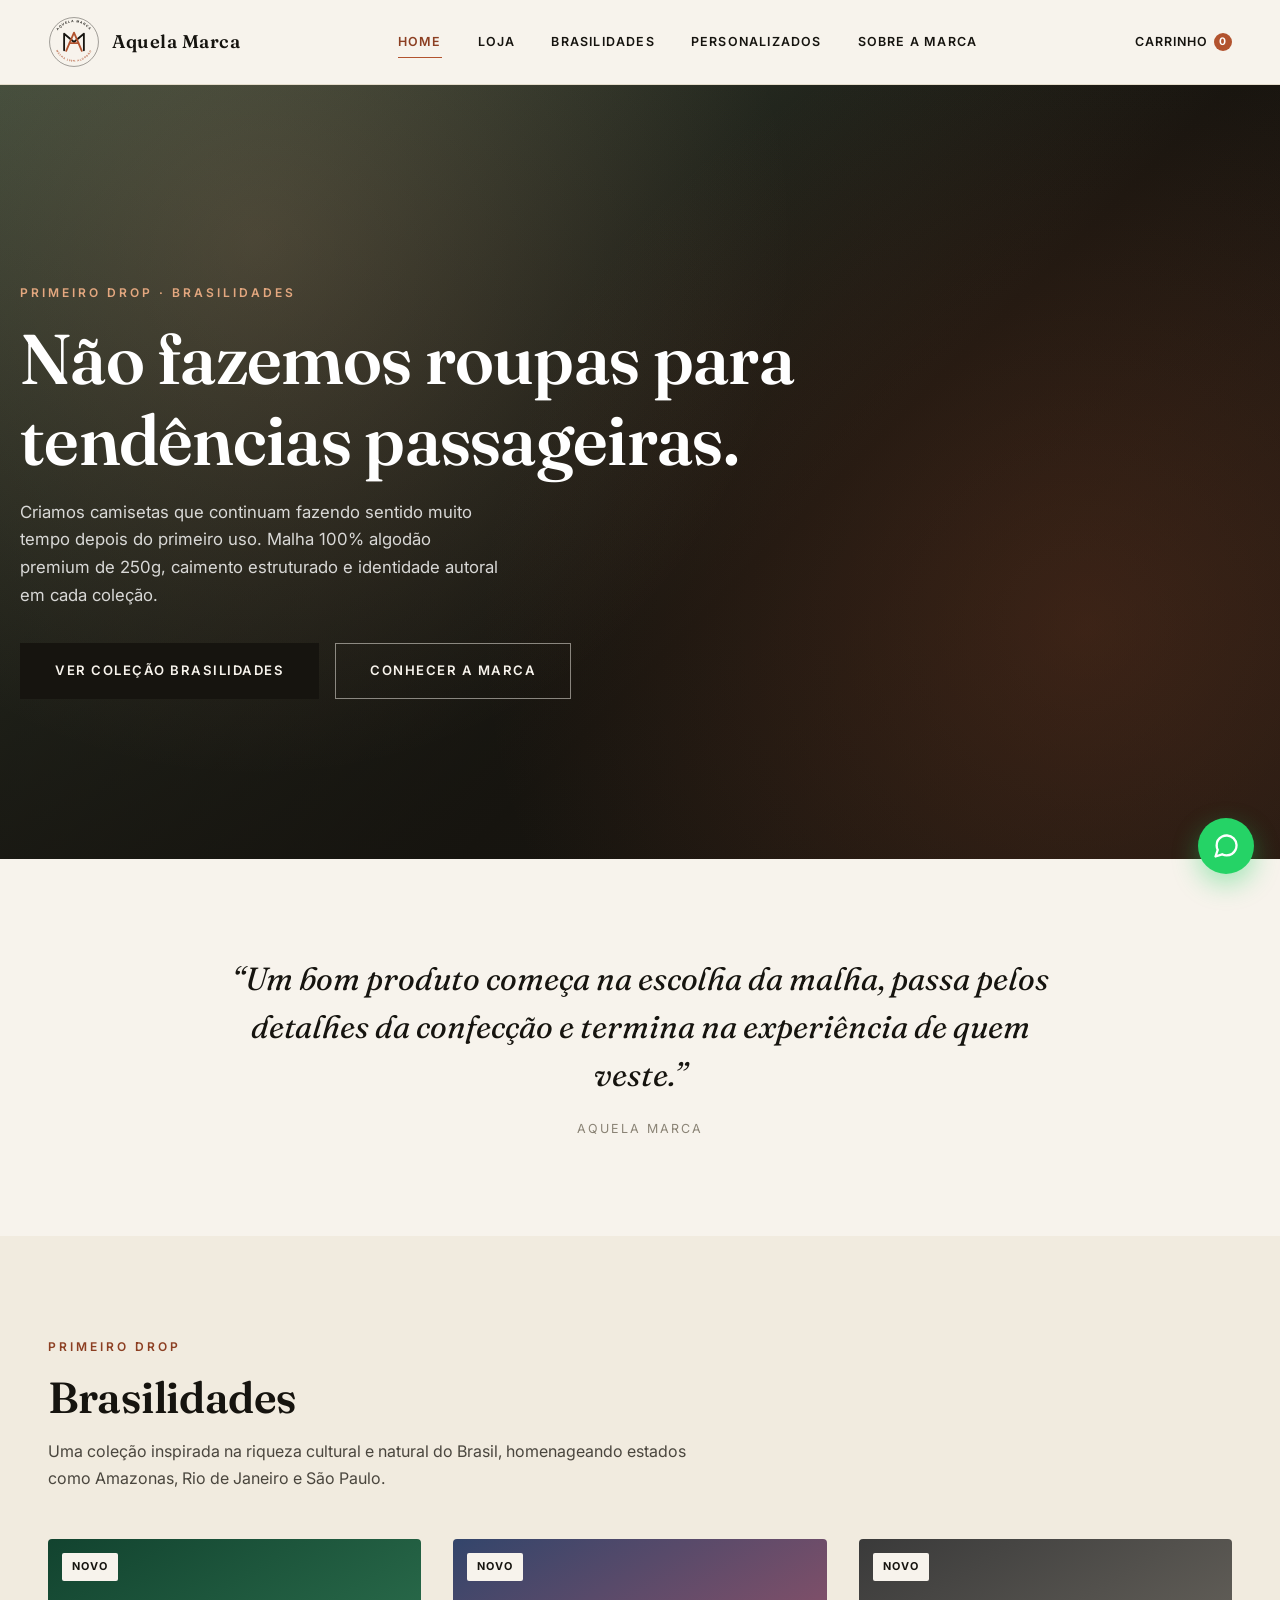
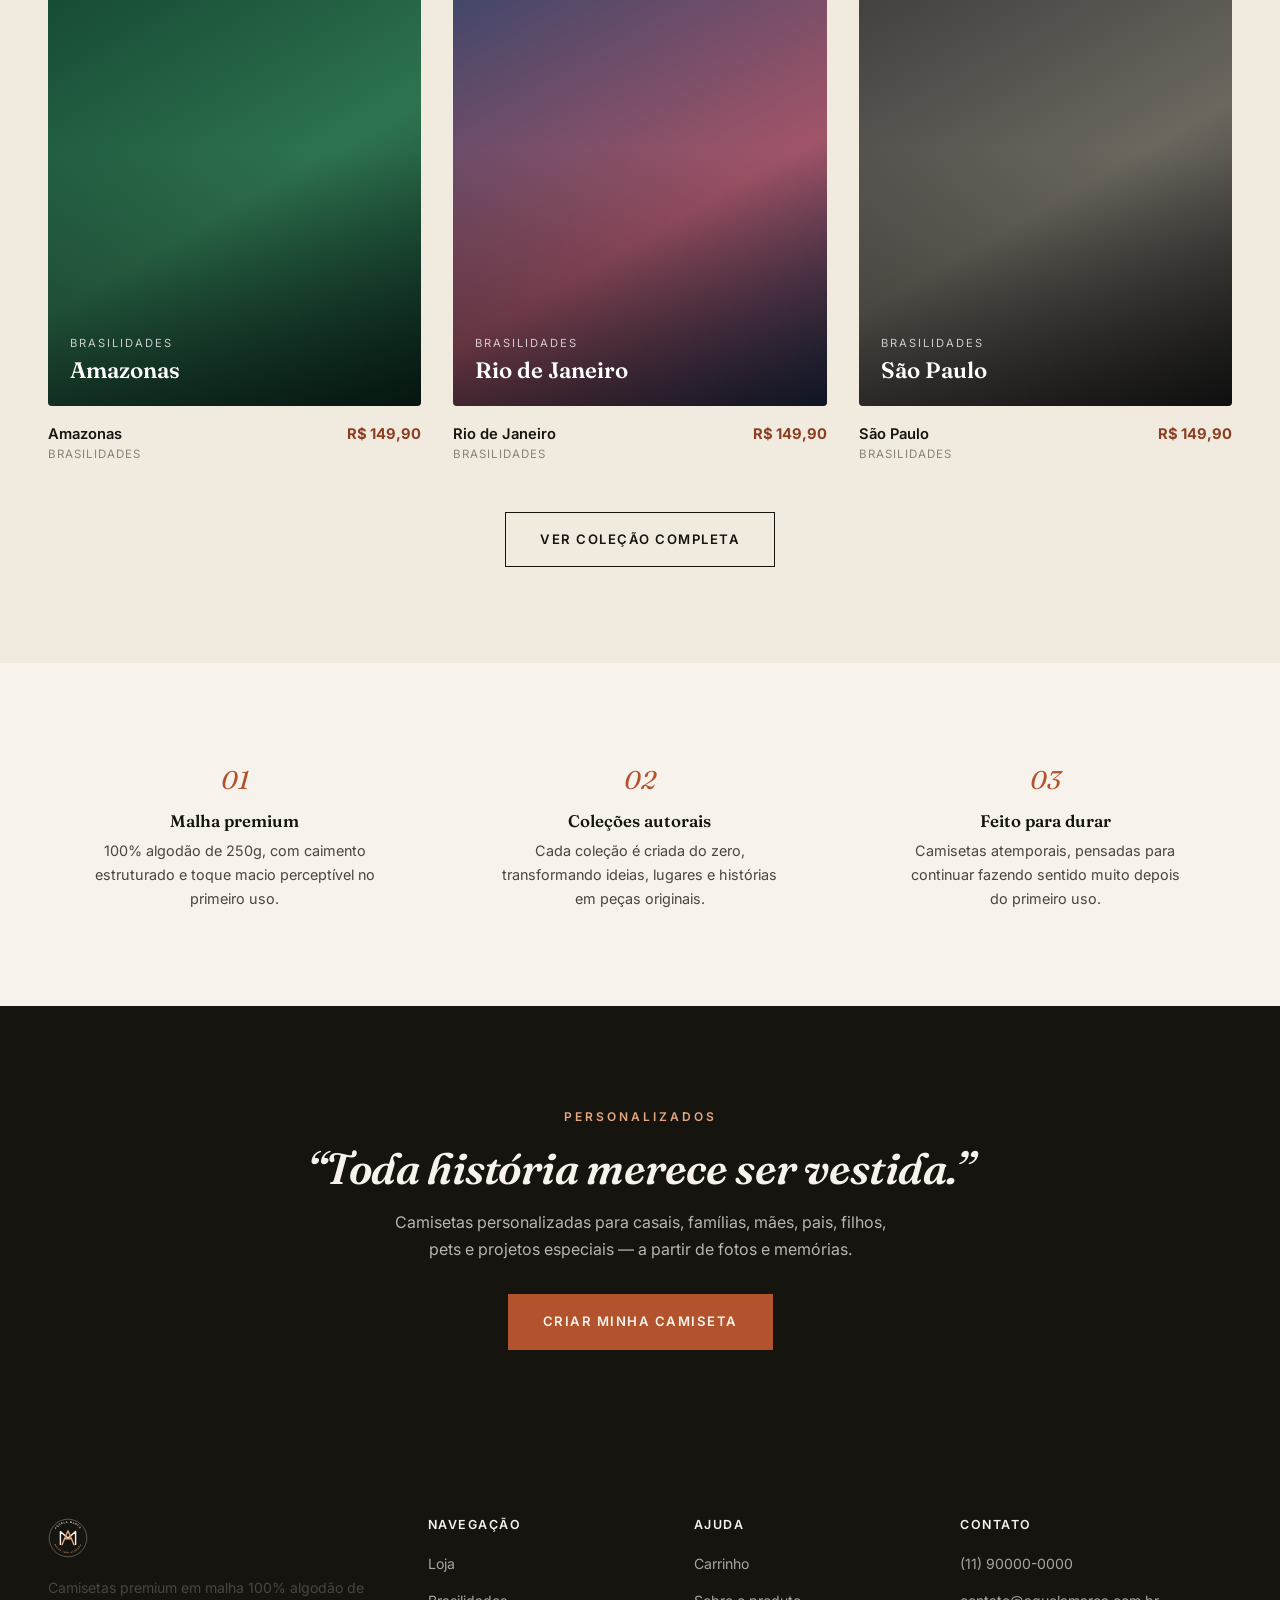
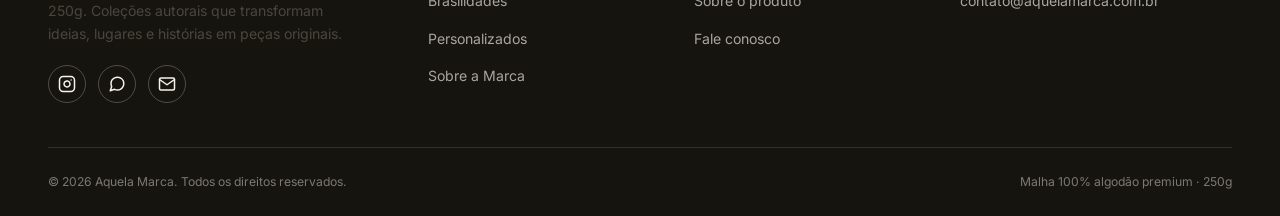
==== commit ddeccafd: "Adiciona o nome "Aquela Marca" ao lado da logo no cabeçalho Escondido em telas muito estreitas (<=56" ====
--- a/index.html
+++ b/index.html
@@ -32,7 +32,7 @@
 
 <header class="site-header">
   <div class="container nav-wrap">
-    <a href="index.html" class="logo"><img src="assets/logo-badge.svg" alt="Aquela Marca" width="44" height="44"></a>
+    <a href="index.html" class="logo"><img src="assets/logo-badge.svg" alt="Aquela Marca" width="44" height="44"><span class="logo-word">Aquela Marca</span></a>
     <nav class="nav-links" id="navLinks">
       <a href="index.html">Home</a>
       <a href="loja.html">Loja</a>
--- a/css/style.css
+++ b/css/style.css
@@ -90,7 +90,10 @@
   backdrop-filter:blur(10px);border-bottom:1px solid var(--line);
 }
 .nav-wrap{display:flex;align-items:center;justify-content:space-between;height:84px;gap:20px;}
+.logo{display:flex;align-items:center;gap:12px;}
 .logo img{height:52px;width:auto;}
+.logo-word{font-family:var(--ff-display);font-size:1.15rem;font-weight:600;letter-spacing:.5px;color:var(--ink);white-space:nowrap;}
+@media(max-width:560px){.logo-word{display:none;}}
 .nav-links{display:flex;align-items:center;gap:36px;}
 .nav-links a{font-weight:600;font-size:.78rem;letter-spacing:1.2px;text-transform:uppercase;color:var(--ink);position:relative;padding:6px 0;}
 .nav-links a::after{content:"";position:absolute;left:0;bottom:0;width:0;height:1px;background:var(--terracotta);transition:width .25s ease;}
@@ -183,11 +186,34 @@
 .ph-amazonas{background:linear-gradient(150deg,#12432F,#2E7350 55%,#0B2A1D);}
 .ph-rio{background:linear-gradient(150deg,#33456B,#A15468 60%,#1E2A47);}
 .ph-sp{background:linear-gradient(150deg,#3A3A3A,#6B675F 55%,#1E1E1E);}
+.ph-casal{background:linear-gradient(150deg,#7A2E3B,#B2532E 55%,#4A1A22);}
+.ph-familia{background:linear-gradient(150deg,#5C3A21,#B2532E 55%,#2E1C10);}
+.ph-pet{background:linear-gradient(150deg,#2E4A3A,#6E8C5C 55%,#182A1F);}
+.ph-amigos{background:linear-gradient(150deg,#3A2E5C,#8C6EB2 55%,#1F182E);}
+
+.product-photo .promo-banner{
+  position:absolute;left:0;right:0;bottom:0;z-index:2;background:var(--terracotta);color:#fff;
+  font-size:.72rem;font-weight:700;text-align:center;padding:9px 10px;letter-spacing:.2px;
+}
 
 .product-info{display:flex;justify-content:space-between;align-items:baseline;gap:10px;}
 .product-info h4{font-family:var(--ff-body);font-weight:600;font-size:.92rem;}
 .product-info .price{font-weight:700;font-size:.92rem;color:var(--terracotta-dark);}
+.product-info .price-old{font-weight:500;font-size:.8rem;color:var(--ink-faint);text-decoration:line-through;margin-right:6px;}
+.product-info .installment{display:block;font-size:.72rem;color:var(--ink-faint);font-weight:400;margin-top:2px;}
+.price-block{text-align:right;}
 .product-info .collection-tag{font-size:.72rem;color:var(--ink-faint);text-transform:uppercase;letter-spacing:1px;margin-top:2px;}
+.installment{display:block;font-size:.8rem;color:var(--ink-faint);font-weight:400;margin-top:6px;}
+
+/* ---------- How it works (Personalizados) ---------- */
+.how-it-works{display:grid;grid-template-columns:repeat(3,1fr);gap:32px;padding:48px 0;text-align:center;}
+@media(max-width:768px){.how-it-works{grid-template-columns:1fr;gap:28px;}}
+.how-num{
+  display:inline-flex;align-items:center;justify-content:center;width:36px;height:36px;border-radius:50%;
+  background:var(--terracotta);color:#fff;font-family:var(--ff-display);font-style:italic;font-size:1rem;margin-bottom:14px;
+}
+.how-step h4{font-size:1rem;margin-bottom:6px;}
+.how-step p{font-size:.88rem;color:var(--ink-faint);max-width:280px;margin:0 auto;}
 
 .filter-bar{display:flex;gap:10px;flex-wrap:wrap;margin-bottom:40px;}
 .filter-btn{
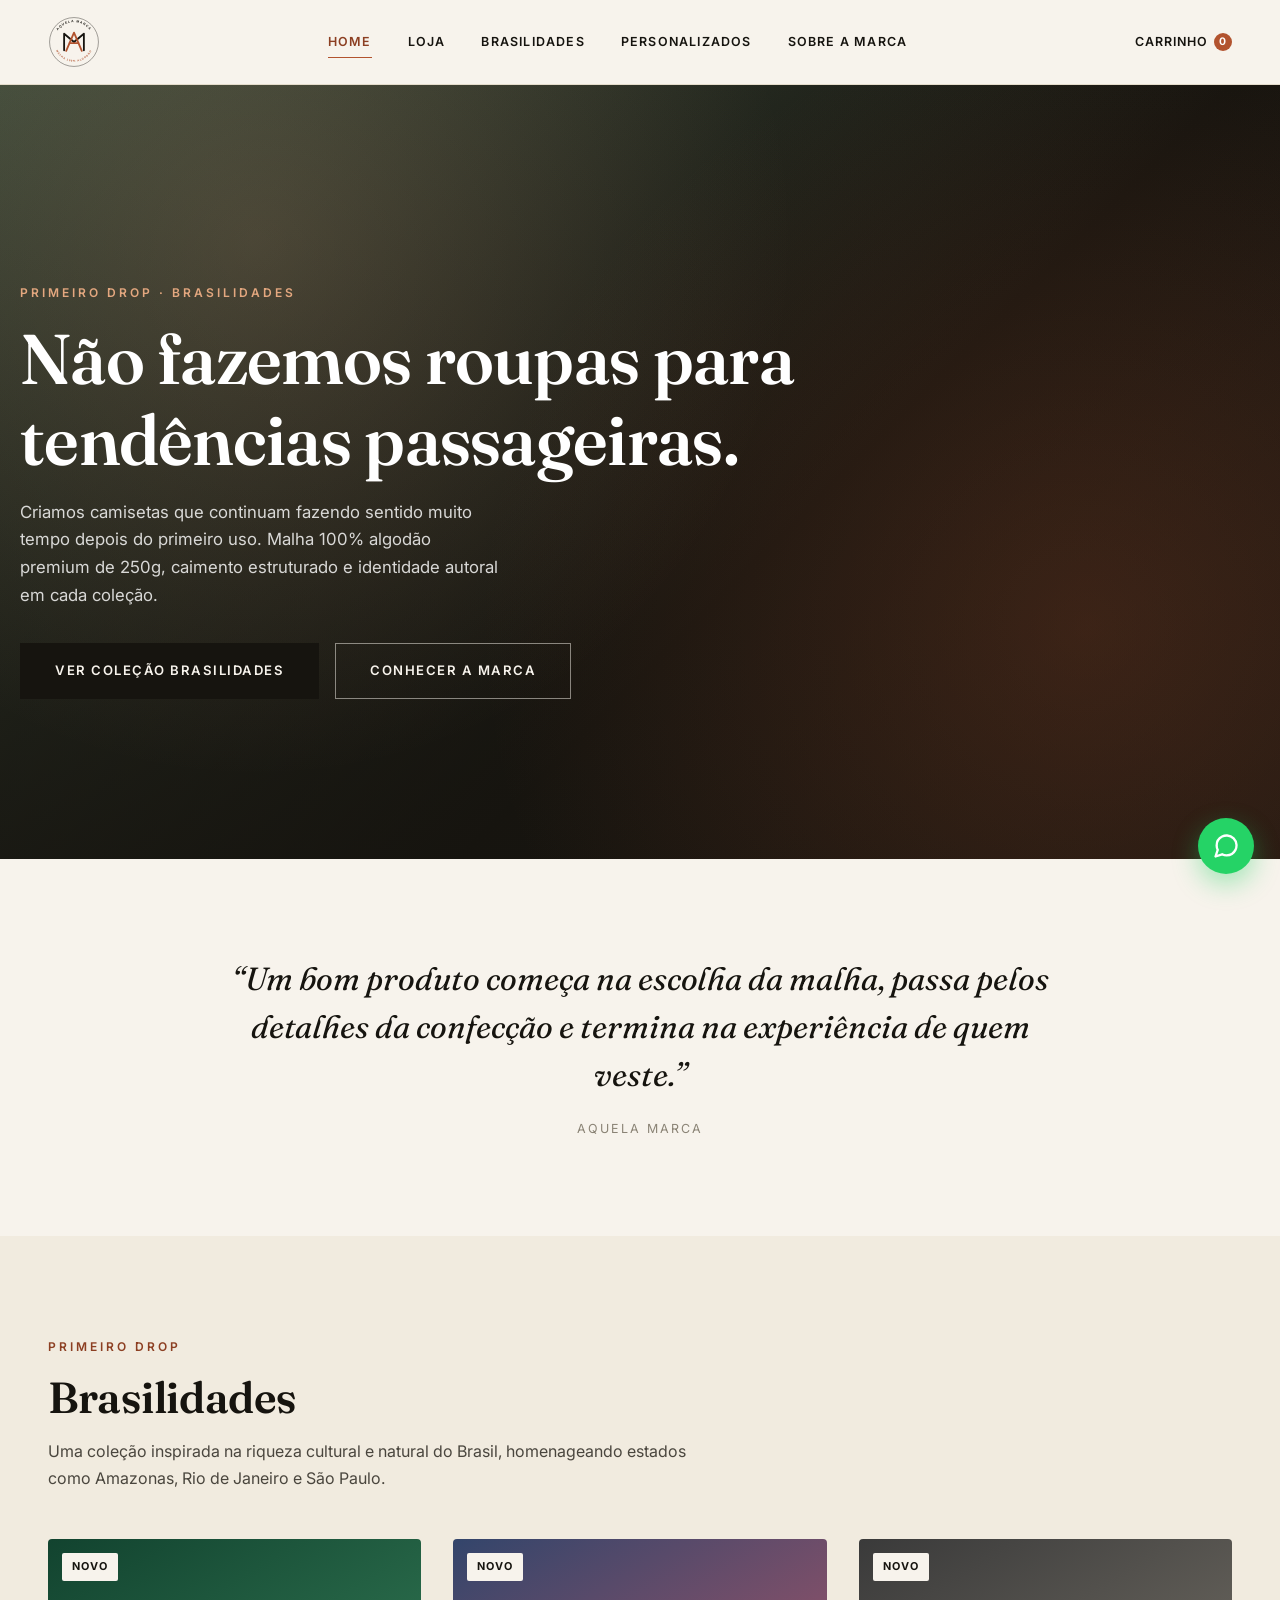
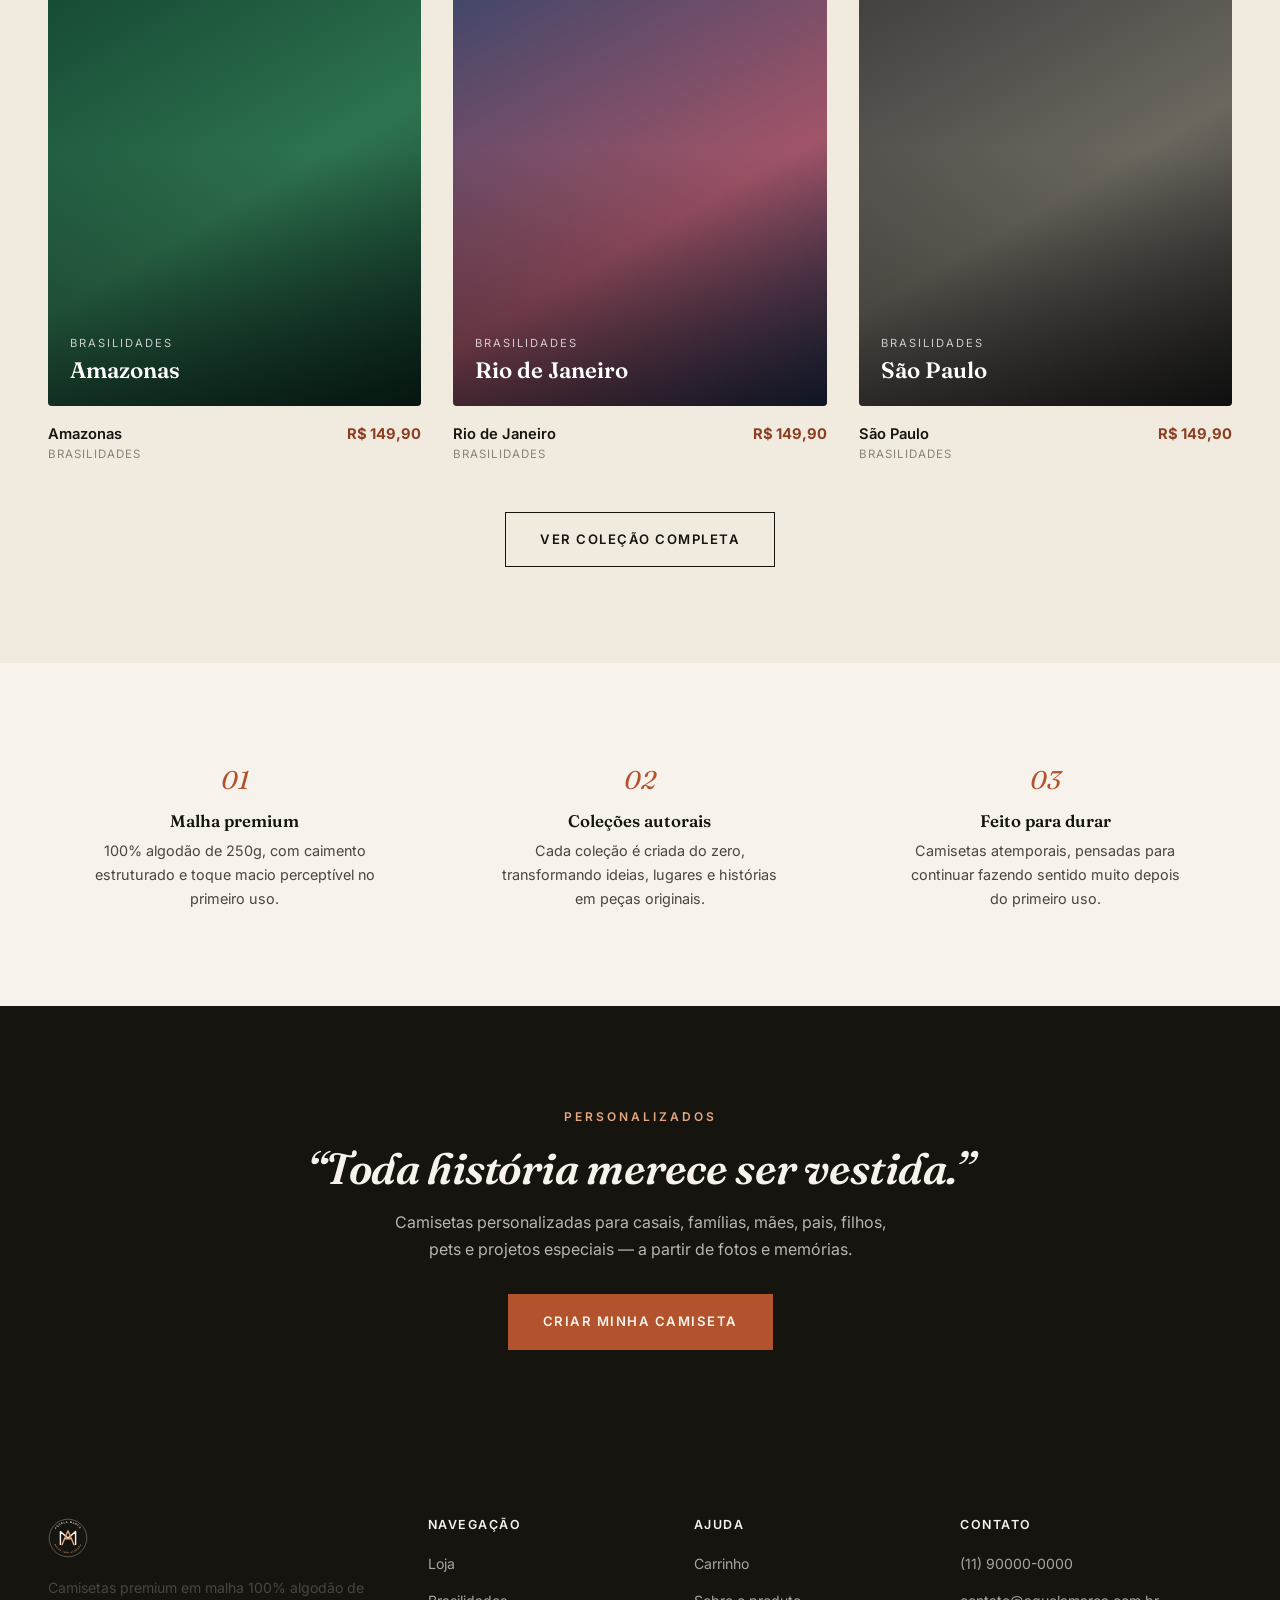
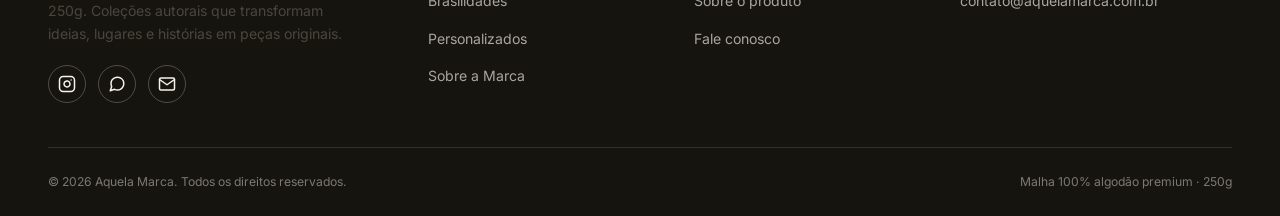
==== commit cd2605c6: "Reverte o texto ao lado da logo no header O cliente achou ruim; volta a ser só a logo, como antes." ====
--- a/index.html
+++ b/index.html
@@ -32,7 +32,7 @@
 
 <header class="site-header">
   <div class="container nav-wrap">
-    <a href="index.html" class="logo"><img src="assets/logo-badge.svg" alt="Aquela Marca" width="44" height="44"><span class="logo-word">Aquela Marca</span></a>
+    <a href="index.html" class="logo"><img src="assets/logo-badge.svg" alt="Aquela Marca" width="44" height="44"></a>
     <nav class="nav-links" id="navLinks">
       <a href="index.html">Home</a>
       <a href="loja.html">Loja</a>
--- a/css/style.css
+++ b/css/style.css
@@ -90,10 +90,7 @@
   backdrop-filter:blur(10px);border-bottom:1px solid var(--line);
 }
 .nav-wrap{display:flex;align-items:center;justify-content:space-between;height:84px;gap:20px;}
-.logo{display:flex;align-items:center;gap:12px;}
 .logo img{height:52px;width:auto;}
-.logo-word{font-family:var(--ff-display);font-size:1.15rem;font-weight:600;letter-spacing:.5px;color:var(--ink);white-space:nowrap;}
-@media(max-width:560px){.logo-word{display:none;}}
 .nav-links{display:flex;align-items:center;gap:36px;}
 .nav-links a{font-weight:600;font-size:.78rem;letter-spacing:1.2px;text-transform:uppercase;color:var(--ink);position:relative;padding:6px 0;}
 .nav-links a::after{content:"";position:absolute;left:0;bottom:0;width:0;height:1px;background:var(--terracotta);transition:width .25s ease;}
